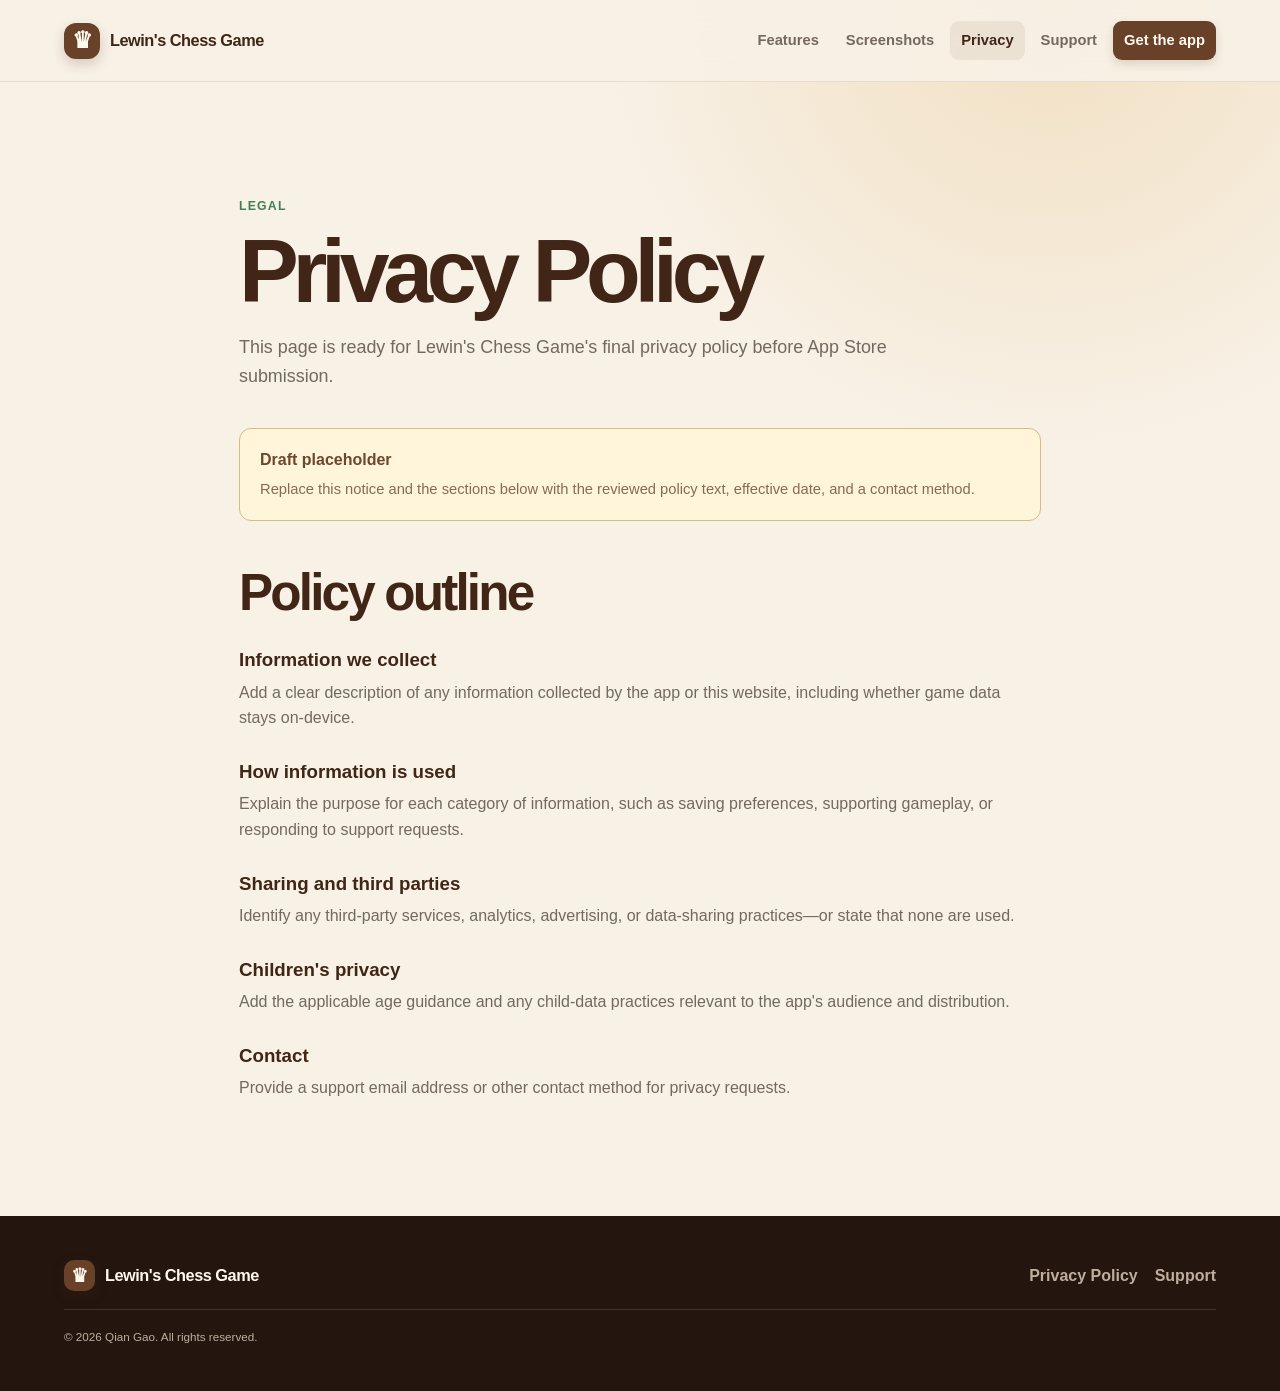
==== privacy.html @ d878111b "Commit message: Add initial project files including favicon, CSS, and HTML pages for index, privacy," ====
<!doctype html>
<html lang="en">
  <head>
    <meta charset="utf-8">
    <meta name="viewport" content="width=device-width, initial-scale=1">
    <meta name="theme-color" content="#f8f1e6">
    <meta name="description" content="Privacy Policy for Lewin's Chess Game.">
    <title>Privacy Policy — Lewin's Chess Game</title>
    <link rel="icon" href="assets/favicon.svg" type="image/svg+xml">
    <link rel="stylesheet" href="css/style.css">
  </head>
  <body>
    <header class="site-header">
      <a class="brand" href="index.html" aria-label="Lewin's Chess Game home"><span class="brand-mark" aria-hidden="true">♛</span><span>Lewin's Chess Game</span></a>
      <nav class="site-nav" aria-label="Main navigation">
        <a href="index.html#features">Features</a>
        <a href="index.html#screenshots">Screenshots</a>
        <a aria-current="page" href="privacy.html">Privacy</a>
        <a href="support.html">Support</a>
        <a class="primary-nav-link" href="index.html#download">Get the app</a>
      </nav>
    </header>
    <main class="content-page">
      <p class="eyebrow">Legal</p>
      <h1>Privacy Policy</h1>
      <p class="page-intro">This page is ready for Lewin's Chess Game's final privacy policy before App Store submission.</p>
      <aside class="notice"><strong>Draft placeholder</strong><span>Replace this notice and the sections below with the reviewed policy text, effective date, and a contact method.</span></aside>
      <section class="policy" aria-labelledby="policy-outline"><h2 id="policy-outline">Policy outline</h2>
        <h3>Information we collect</h3><p>Add a clear description of any information collected by the app or this website, including whether game data stays on-device.</p>
        <h3>How information is used</h3><p>Explain the purpose for each category of information, such as saving preferences, supporting gameplay, or responding to support requests.</p>
        <h3>Sharing and third parties</h3><p>Identify any third-party services, analytics, advertising, or data-sharing practices—or state that none are used.</p>
        <h3>Children's privacy</h3><p>Add the applicable age guidance and any child-data practices relevant to the app's audience and distribution.</p>
        <h3>Contact</h3><p>Provide a support email address or other contact method for privacy requests.</p>
      </section>
    </main>
    <footer class="site-footer compact"><a class="brand footer-brand" href="index.html"><span class="brand-mark" aria-hidden="true">♛</span><span>Lewin's Chess Game</span></a><div><a href="privacy.html">Privacy Policy</a><a href="support.html">Support</a></div><small>© <span id="year">2026</span> Qian Gao. All rights reserved.</small></footer>
    <script>document.getElementById('year').textContent = new Date().getFullYear();</script>
  </body>
</html>
---- css/style.css ----
:root {
  --header-height: 82px;
  --ink: #35271f;
  --muted: #746860;
  --line: #e3d5c0;
  --paper: #f8f1e6;
  --paper-deep: #f1e3cf;
  --white: #fffaf2;
  --brown: #694128;
  --brown-deep: #412517;
  --tan: #e4bd7c;
  --green: #3e8157;
  --blue: #578fc3;
  --shadow: 0 24px 60px rgba(85, 49, 25, .14);
}

* { box-sizing: border-box; }
html { scroll-behavior: smooth; overflow-x: hidden; }
body {
  margin: 0;
  padding-top: var(--header-height);
  color: var(--ink);
  background: radial-gradient(circle at 82% 0%, rgba(228, 189, 124, .34), transparent 26%), var(--paper);
  font-family: -apple-system, BlinkMacSystemFont, "Segoe UI", Inter, Roboto, Helvetica, Arial, sans-serif;
  line-height: 1.6;
  overflow-x: hidden;
}
img { display: block; max-width: 100%; }
a { color: inherit; }

.site-header {
  position: fixed; inset: 0 0 auto; z-index: 10;
  display: flex; align-items: center; justify-content: space-between; gap: 16px;
  min-height: var(--header-height); padding: 14px clamp(18px, 5vw, 72px);
  background: rgba(248, 241, 230, .9); border-bottom: 1px solid rgba(105, 65, 40, .12);
  backdrop-filter: blur(18px);
}
.brand { display: inline-flex; align-items: center; gap: 10px; color: var(--brown-deep); font-size: 1.02rem; font-weight: 850; letter-spacing: -.03em; text-decoration: none; white-space: nowrap; }
.brand-mark { display: grid; width: 36px; height: 36px; place-items: center; color: #fff8ed; background: var(--brown); border-radius: 12px; font-family: Georgia, serif; font-size: 1.46rem; line-height: 1; box-shadow: 0 5px 13px rgba(73, 41, 23, .2); }
.site-nav { display: flex; align-items: center; gap: 5px; margin-left: auto; }
.site-nav a { padding: 8px 11px; border-radius: 9px; color: var(--muted); font-size: .92rem; font-weight: 720; text-decoration: none; white-space: nowrap; }
.site-nav a:hover, .site-nav a[aria-current="page"] { color: var(--brown-deep); background: rgba(105, 65, 40, .08); }
.site-nav .primary-nav-link { color: #fffaf2; background: var(--brown); box-shadow: 0 4px 10px rgba(73, 41, 23, .15); }
.site-nav .primary-nav-link:hover { color: white; background: var(--brown-deep); }

.hero { display: grid; grid-template-columns: minmax(0, .91fr) minmax(340px, 1.09fr); align-items: center; gap: clamp(32px, 6vw, 88px); min-height: calc(100vh - var(--header-height)); padding: clamp(50px, 8vw, 104px) clamp(20px, 5vw, 72px) clamp(56px, 7vw, 92px); }
.hero-copy { max-width: 645px; }
.eyebrow { margin: 0 0 12px; color: var(--green); font-size: .77rem; font-weight: 850; letter-spacing: .095em; text-transform: uppercase; }
h1, h2, h3, p { overflow-wrap: anywhere; }
h1, h2, h3, .game-heading strong, .app-store-badge strong { font-family: ui-rounded, "Arial Rounded MT Bold", "Trebuchet MS", sans-serif; }
h1 { max-width: 740px; margin: 0; color: var(--brown-deep); font-size: clamp(3.15rem, 7.15vw, 6.8rem); line-height: .94; letter-spacing: -.07em; }
h2 { margin: 0; color: var(--brown-deep); font-size: clamp(2rem, 4vw, 3.55rem); line-height: 1.03; letter-spacing: -.055em; }
h3 { margin: 0 0 8px; color: var(--brown-deep); font-size: 1.17rem; line-height: 1.2; }
.lead { max-width: 605px; margin: 24px 0 0; color: var(--muted); font-size: clamp(1.05rem, 1.7vw, 1.28rem); }
.actions { display: flex; flex-wrap: wrap; gap: 12px; align-items: center; margin-top: 32px; }
.app-store-badge { display: inline-flex; align-items: center; gap: 8px; min-height: 48px; padding: 6px 16px 7px 13px; color: #fff; background: #1d1b1a; border-radius: 9px; box-shadow: 0 7px 15px rgba(45, 30, 22, .15); text-decoration: none; }
.app-store-badge:hover { transform: translateY(-1px); }
.app-store-badge .apple { position: relative; display: block; width: 21px; height: 25px; color: transparent; background: white; border-radius: 46% 46% 52% 52%; transform: rotate(-13deg) scale(.72); }
.app-store-badge .apple::before { content: ""; position: absolute; width: 11px; height: 7px; top: -6px; right: -3px; background: white; border-radius: 10px 1px 10px 1px; transform: rotate(35deg); }
.app-store-badge small, .app-store-badge strong { display: block; line-height: 1.1; }
.app-store-badge small { font-size: .57rem; letter-spacing: .02em; }
.app-store-badge strong { font-size: 1.22rem; font-weight: 650; letter-spacing: -.04em; }
.button { display: inline-flex; align-items: center; justify-content: center; gap: 9px; min-height: 48px; padding: 11px 18px; border: 1px solid var(--line); border-radius: 9px; color: var(--brown-deep); background: rgba(255, 250, 242, .7); font-weight: 800; text-decoration: none; }
.button:hover { background: var(--white); border-color: #cdb797; }
.app-store-note { margin: 12px 0 0; color: #9d8f83; font-size: .8rem; }

.hero-media { min-width: 0; }
.app-preview { width: min(100%, 550px); margin: 0 auto; padding: 17px 18px 19px; border: 1px solid #e0cfb6; border-radius: 32px; background: #fff9ef; box-shadow: var(--shadow); transform: rotate(1.5deg); }
.phone-top { display: flex; justify-content: space-between; padding: 0 6px 10px; color: var(--brown-deep); font-size: .7rem; font-weight: 800; }
.game-heading { display: grid; grid-template-columns: 35px 1fr 30px; gap: 8px; align-items: center; margin: 0 0 11px; }
.mini-crown, .settings { display: grid; width: 32px; height: 32px; place-items: center; color: #fffaf2; background: var(--brown); border-radius: 50%; font-family: Georgia, serif; font-size: 1.05rem; box-shadow: 0 3px 8px rgba(82, 49, 25, .22); }
.settings { font-family: inherit; font-size: 1.05rem; }
.game-heading b { display: block; color: var(--brown); font-size: .48rem; letter-spacing: .06em; }
.game-heading strong { display: block; color: var(--brown-deep); font-size: .84rem; line-height: 1.1; letter-spacing: -.04em; }
.chessboard { display: grid; grid-template-columns: repeat(8, 1fr); overflow: hidden; border: 5px solid #dec9a9; border-radius: 17px; aspect-ratio: 1; box-shadow: 0 10px 25px rgba(83, 48, 26, .1); }
.chessboard span { display: grid; min-width: 0; aspect-ratio: 1; place-items: center; color: #321d12; background: #f6dda9; font-family: Georgia, serif; font-size: clamp(1.05rem, 4vw, 2.25rem); line-height: 1; text-shadow: 0 1px 0 rgba(255, 255, 255, .35); }
.chessboard span:nth-child(16n + 2), .chessboard span:nth-child(16n + 4), .chessboard span:nth-child(16n + 6), .chessboard span:nth-child(16n + 8), .chessboard span:nth-child(16n + 9), .chessboard span:nth-child(16n + 11), .chessboard span:nth-child(16n + 13), .chessboard span:nth-child(16n + 15) { background: #75442a; color: #fff1d2; }
.game-message { display: flex; gap: 8px; align-items: center; width: max-content; max-width: 80%; margin: 12px 0; padding: 7px 10px; color: #524035; background: #f3e6d8; border-radius: 11px; font-size: .67rem; font-weight: 750; }
.message-icon { display: grid; width: 26px; height: 26px; place-items: center; color: #fff; background: #5aa1d1; border-radius: 7px; font-family: Georgia, serif; font-size: 1rem; }
.game-buttons { display: grid; grid-template-columns: .9fr 1fr 1.15fr; gap: 7px; }
.game-buttons span { padding: 7px 4px; color: #fff; border-bottom: 3px solid #2f603f; border-radius: 9px; background: var(--green); text-align: center; font-size: .59rem; font-weight: 800; }
.game-buttons span:first-child { opacity: .65; border-bottom-color: #a66a47; background: #c79071; }.game-buttons span:last-child { border-bottom-color: #4c2d1d; background: var(--brown); }
.game-details { display: grid; grid-template-columns: 1fr 1fr; gap: 6px; margin-top: 12px; padding: 8px; border: 1px solid #e1d2be; border-radius: 12px; color: var(--brown-deep); font-size: .59rem; }
.game-details b { grid-column: 1 / -1; }.game-details span { padding: 6px; background: #f6ecdf; border-radius: 7px; }.game-details strong { display: block; color: var(--green); font-size: .9rem; }.placeholder-label { margin: 13px 0 0; color: #9b8878; text-align: center; font-size: .72rem; font-weight: 800; text-transform: uppercase; letter-spacing: .08em; }

.section { padding: clamp(70px, 9vw, 120px) clamp(20px, 5vw, 72px); }
.features-section { background: rgba(244, 229, 206, .55); border-block: 1px solid rgba(105, 65, 40, .09); }
.section-heading { max-width: 730px; margin-bottom: 30px; }.section-heading > p:last-child, .showcase-copy > p:last-child { margin: 14px 0 0; color: var(--muted); font-size: 1.06rem; }
.feature-grid { display: grid; grid-template-columns: repeat(3, minmax(0, 1fr)); gap: 16px; }
.feature { min-height: 218px; padding: 25px; background: rgba(255, 250, 242, .8); border: 1px solid var(--line); border-radius: 15px; box-shadow: 0 13px 34px rgba(105, 65, 40, .05); }.feature:hover { transform: translateY(-3px); box-shadow: 0 16px 42px rgba(105, 65, 40, .11); }.feature-icon { display: grid; width: 43px; height: 43px; place-items: center; margin-bottom: 20px; color: #fffaf2; background: var(--brown); border-radius: 13px; font-family: Georgia, serif; font-size: 1.42rem; }.feature:nth-child(2) .feature-icon { background: var(--green); font-family: inherit; }.feature:nth-child(3) .feature-icon { background: var(--blue); font-family: inherit; }.feature p { margin: 0; color: var(--muted); }
.play-section { background: var(--brown-deep); }.play-card { display: grid; grid-template-columns: 1.1fr .9fr; gap: clamp(30px, 7vw, 90px); align-items: center; max-width: 1180px; margin: 0 auto; }.play-card h2 { color: #fff9ef; }.play-card .eyebrow { color: #e8c780; }.play-card p:not(.eyebrow) { max-width: 600px; margin: 20px 0 0; color: #d6c4b4; font-size: 1.05rem; }.status-card { display: grid; grid-template-columns: 1fr 1fr; gap: 9px; padding: 11px; border: 1px solid rgba(255,255,255,.15); border-radius: 17px; background: rgba(255,255,255,.08); }.status-card > div { padding: 14px; border-radius: 11px; background: #fff9ef; }.status-card .recent-move { grid-column: 1 / -1; background: #eac989; }.status-card span { display: block; color: #7e6658; font-size: .64rem; font-weight: 850; letter-spacing: .08em; }.status-card strong { display: block; margin-top: 3px; color: var(--brown-deep); font-family: ui-rounded, "Arial Rounded MT Bold", sans-serif; font-size: 1.25rem; letter-spacing: -.05em; }.status-card i { color: #b08749; font-style: normal; }
.app-showcase { overflow: hidden; }.showcase-copy { max-width: 780px; margin-bottom: 30px; }.screenshots { display: flex; gap: clamp(14px, 2vw, 22px); overflow-x: auto; padding: 8px 0 24px; scroll-snap-type: x mandatory; scrollbar-color: var(--brown) #eee0cb; }.screenshot-placeholder { display: flex; flex: 0 0 clamp(220px, 23vw, 295px); aspect-ratio: 9 / 19; flex-direction: column; justify-content: flex-end; padding: 23px; color: #fff9ef; border: 1px dashed #ba9e7a; border-radius: 26px; background: linear-gradient(160deg, #865a3d, #3f281d); box-shadow: 0 15px 35px rgba(85,49,25,.12); scroll-snap-align: start; }.screenshot-placeholder.alternate { color: #284538; background: linear-gradient(160deg, #f0e7c6, #9fc29b); }.screenshot-placeholder span { margin-bottom: auto; color: rgba(255,255,255,.65); font-size: .75rem; font-weight: 850; }.screenshot-placeholder.alternate span { color: rgba(40,69,56,.6); }.screenshot-placeholder strong { font-family: ui-rounded, "Arial Rounded MT Bold", sans-serif; font-size: 1.1rem; line-height: 1.1; }.screenshot-placeholder small { margin-top: 5px; opacity: .76; font-size: .7rem; }

.site-footer { display: grid; grid-template-columns: 1fr auto; gap: 18px 32px; align-items: center; padding: 44px clamp(20px, 5vw, 72px); color: #bfae9e; background: #24160f; }.site-footer .brand { color: #fff9ef; }.footer-brand .brand-mark { width: 31px; height: 31px; border-radius: 10px; font-size: 1.2rem; }.site-footer p { margin: 0; font-size: .9rem; }.site-footer > div { display: flex; gap: 17px; }.site-footer a { text-decoration: none; font-weight: 750; }.site-footer > div a:hover { color: #fff9ef; }.site-footer small { grid-column: 1 / -1; padding-top: 18px; border-top: 1px solid rgba(255,255,255,.12); font-size: .73rem; }.site-footer.compact { margin-top: auto; }

.content-page { width: min(930px, 100%); min-height: calc(100vh - var(--header-height)); margin: 0 auto; padding: clamp(62px, 9vw, 118px) clamp(20px, 5vw, 72px); }.content-page h1 { font-size: clamp(3rem, 7vw, 5.8rem); }.page-intro { max-width: 670px; margin: 20px 0 0; color: var(--muted); font-size: 1.12rem; }.notice { display: grid; gap: 5px; margin: 38px 0; padding: 18px 20px; color: #6d472d; border: 1px solid #d9bb7d; border-radius: 12px; background: #fff5db; }.notice span { color: #856b57; font-size: .92rem; }.policy { padding-top: 8px; }.policy h2 { margin-bottom: 30px; }.policy h3 { margin-top: 30px; }.policy p { margin: 7px 0 0; color: var(--muted); }.support-page { display: flex; flex-direction: column; justify-content: center; }

@media (max-width: 760px) { :root { --header-height: 70px; } .site-header { padding-inline: 16px; }.brand { font-size: .9rem; }.brand-mark { width: 30px; height: 30px; border-radius: 10px; font-size: 1.2rem; }.site-nav { gap: 1px; }.site-nav a { padding: 7px 7px; font-size: .76rem; }.site-nav a:not(.primary-nav-link):not([aria-current="page"]) { display: none; }.hero { grid-template-columns: 1fr; padding-top: 46px; }.hero-copy { text-align: center; }.actions { justify-content: center; }.app-store-note { text-align: center; }.hero-media { max-width: 500px; margin: 0 auto; }.app-preview { transform: none; }.feature-grid, .play-card { grid-template-columns: 1fr; }.feature { min-height: 0; }.section { padding-block: 70px; }.site-footer { grid-template-columns: 1fr; }.site-footer > div { grid-row: 2; }.site-footer small { grid-column: auto; }.content-page { min-height: calc(100vh - var(--header-height)); } }
@media (max-width: 390px) { .site-nav .primary-nav-link { display: none; }.site-nav a[aria-current="page"] { display: inline; }.game-heading strong { font-size: .73rem; }.game-buttons span { font-size: .52rem; }.app-preview { padding-inline: 12px; }.chessboard { border-width: 4px; } }
@media (prefers-reduced-motion: reduce) { html { scroll-behavior: auto; }.feature, .app-store-badge { transition: none; }.feature:hover, .app-store-badge:hover { transform: none; } }
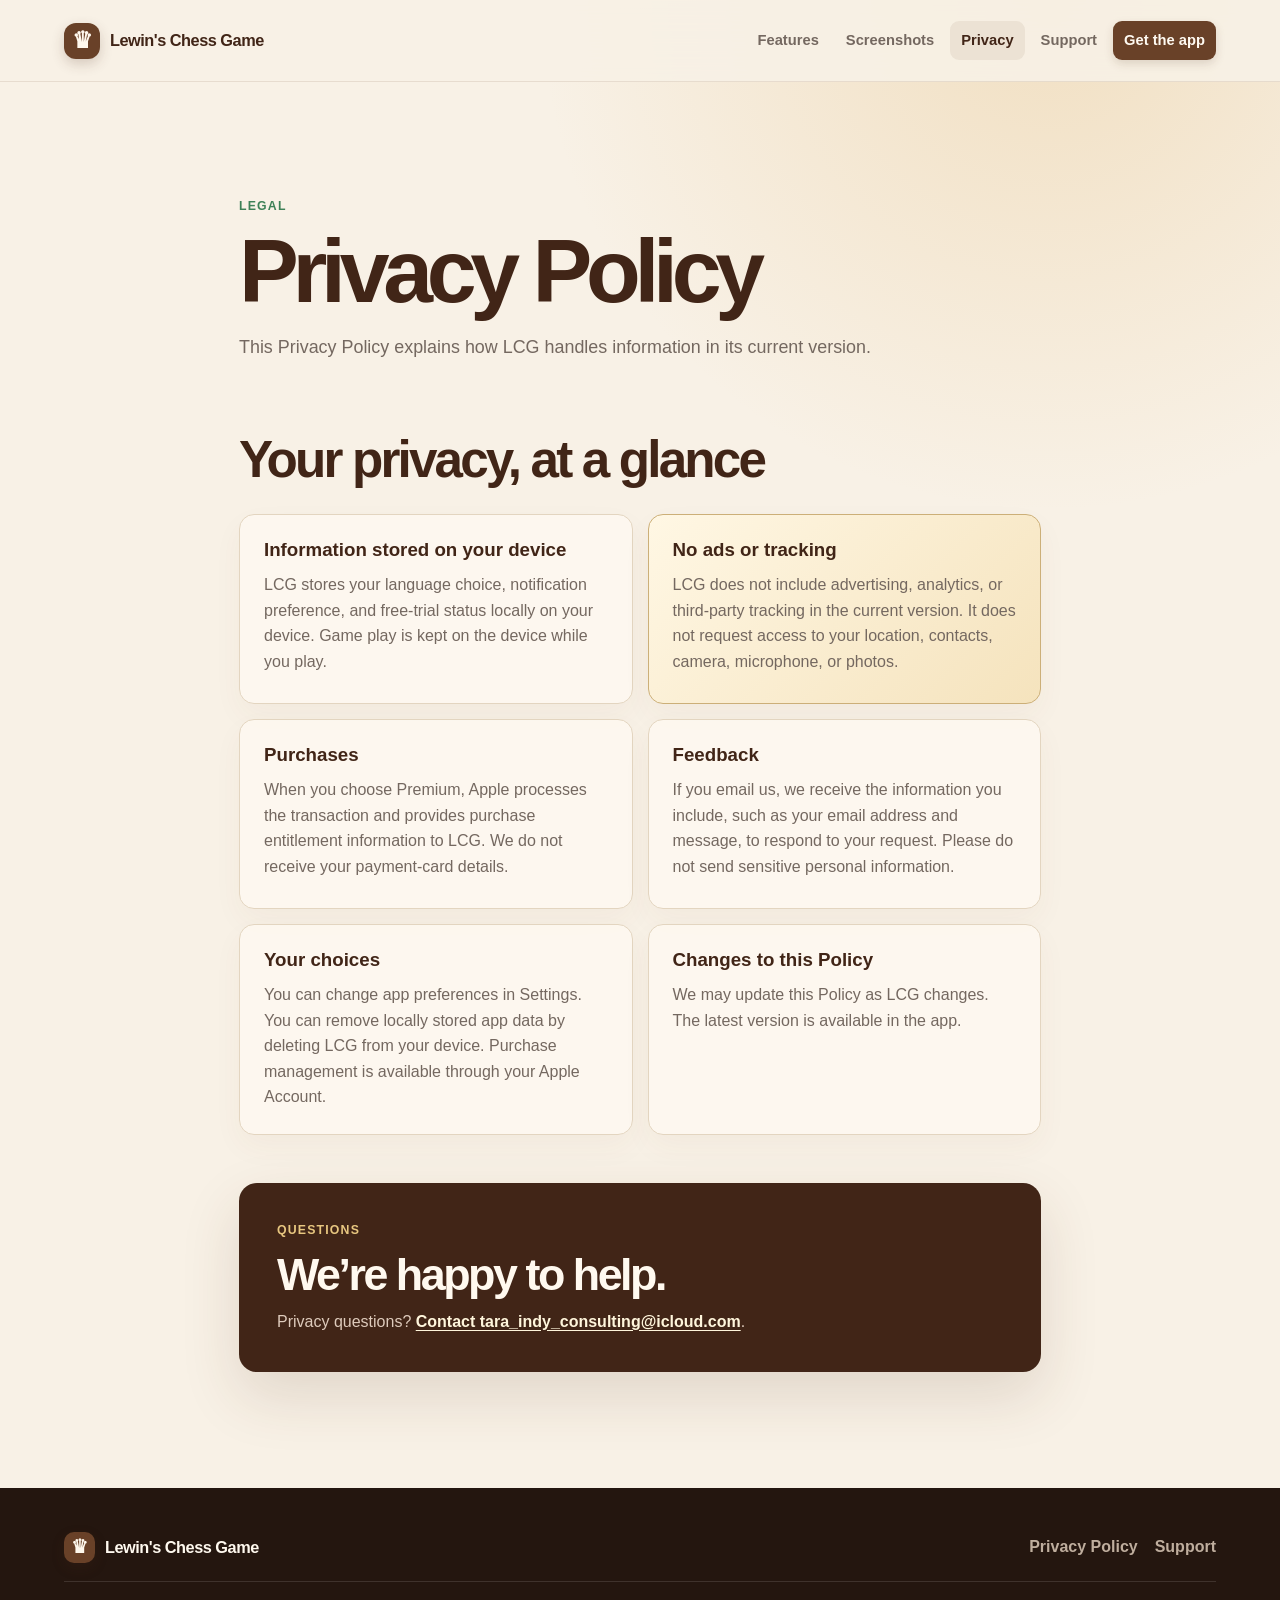
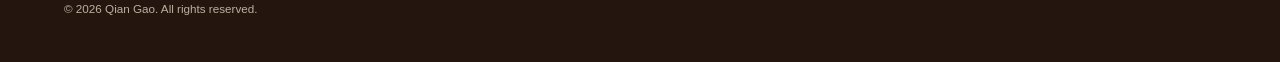
==== commit 6c722e2a: "Update support page and privacy policy content" ====
--- a/privacy.html
+++ b/privacy.html
@@ -4,10 +4,10 @@
     <meta charset="utf-8">
     <meta name="viewport" content="width=device-width, initial-scale=1">
     <meta name="theme-color" content="#f8f1e6">
-    <meta name="description" content="Privacy Policy for Lewin's Chess Game.">
+    <meta name="description" content="Privacy Policy for Lewin's Chess Game (LCG).">
     <title>Privacy Policy — Lewin's Chess Game</title>
     <link rel="icon" href="assets/favicon.svg" type="image/svg+xml">
-    <link rel="stylesheet" href="css/style.css">
+    <link rel="stylesheet" href="css/style.css?v=20261024-3">
   </head>
   <body>
     <header class="site-header">
@@ -23,15 +23,41 @@
     <main class="content-page">
       <p class="eyebrow">Legal</p>
       <h1>Privacy Policy</h1>
-      <p class="page-intro">This page is ready for Lewin's Chess Game's final privacy policy before App Store submission.</p>
-      <aside class="notice"><strong>Draft placeholder</strong><span>Replace this notice and the sections below with the reviewed policy text, effective date, and a contact method.</span></aside>
-      <section class="policy" aria-labelledby="policy-outline"><h2 id="policy-outline">Policy outline</h2>
-        <h3>Information we collect</h3><p>Add a clear description of any information collected by the app or this website, including whether game data stays on-device.</p>
-        <h3>How information is used</h3><p>Explain the purpose for each category of information, such as saving preferences, supporting gameplay, or responding to support requests.</p>
-        <h3>Sharing and third parties</h3><p>Identify any third-party services, analytics, advertising, or data-sharing practices—or state that none are used.</p>
-        <h3>Children's privacy</h3><p>Add the applicable age guidance and any child-data practices relevant to the app's audience and distribution.</p>
-        <h3>Contact</h3><p>Provide a support email address or other contact method for privacy requests.</p>
+      <p class="page-intro">This Privacy Policy explains how LCG handles information in its current version.</p>
+      <section class="policy" aria-labelledby="policy-details">
+        <h2 id="policy-details">Your privacy, at a glance</h2>
+        <div class="policy-grid">
+          <article class="policy-card">
+            <h3>Information stored on your device</h3>
+            <p>LCG stores your language choice, notification preference, and free-trial status locally on your device. Game play is kept on the device while you play.</p>
+          </article>
+          <article class="policy-card policy-card-accent">
+            <h3>No ads or tracking</h3>
+            <p>LCG does not include advertising, analytics, or third-party tracking in the current version. It does not request access to your location, contacts, camera, microphone, or photos.</p>
+          </article>
+          <article class="policy-card">
+            <h3>Purchases</h3>
+            <p>When you choose Premium, Apple processes the transaction and provides purchase entitlement information to LCG. We do not receive your payment-card details.</p>
+          </article>
+          <article class="policy-card">
+            <h3>Feedback</h3>
+            <p>If you email us, we receive the information you include, such as your email address and message, to respond to your request. Please do not send sensitive personal information.</p>
+          </article>
+          <article class="policy-card">
+            <h3>Your choices</h3>
+            <p>You can change app preferences in Settings. You can remove locally stored app data by deleting LCG from your device. Purchase management is available through your Apple Account.</p>
+          </article>
+          <article class="policy-card">
+            <h3>Changes to this Policy</h3>
+            <p>We may update this Policy as LCG changes. The latest version is available in the app.</p>
+          </article>
+        </div>
       </section>
+      <aside class="privacy-contact" aria-labelledby="privacy-contact-title">
+        <p class="eyebrow">Questions</p>
+        <h2 id="privacy-contact-title">We’re happy to help.</h2>
+        <p>Privacy questions? <a href="mailto:tara_indy_consulting@icloud.com">Contact tara_indy_consulting@icloud.com</a>.</p>
+      </aside>
     </main>
     <footer class="site-footer compact"><a class="brand footer-brand" href="index.html"><span class="brand-mark" aria-hidden="true">♛</span><span>Lewin's Chess Game</span></a><div><a href="privacy.html">Privacy Policy</a><a href="support.html">Support</a></div><small>© <span id="year">2026</span> Qian Gao. All rights reserved.</small></footer>
     <script>document.getElementById('year').textContent = new Date().getFullYear();</script>
--- a/css/style.css
+++ b/css/style.css
@@ -25,7 +25,7 @@
   line-height: 1.6;
   overflow-x: hidden;
 }
-img { display: block; max-width: 100%; }
+img { display: block; max-width: 100%; height: auto; }
 a { color: inherit; }
 
 .site-header {
@@ -65,23 +65,9 @@
 .app-store-note { margin: 12px 0 0; color: #9d8f83; font-size: .8rem; }
 
 .hero-media { min-width: 0; }
-.app-preview { width: min(100%, 550px); margin: 0 auto; padding: 17px 18px 19px; border: 1px solid #e0cfb6; border-radius: 32px; background: #fff9ef; box-shadow: var(--shadow); transform: rotate(1.5deg); }
-.phone-top { display: flex; justify-content: space-between; padding: 0 6px 10px; color: var(--brown-deep); font-size: .7rem; font-weight: 800; }
-.game-heading { display: grid; grid-template-columns: 35px 1fr 30px; gap: 8px; align-items: center; margin: 0 0 11px; }
-.mini-crown, .settings { display: grid; width: 32px; height: 32px; place-items: center; color: #fffaf2; background: var(--brown); border-radius: 50%; font-family: Georgia, serif; font-size: 1.05rem; box-shadow: 0 3px 8px rgba(82, 49, 25, .22); }
-.settings { font-family: inherit; font-size: 1.05rem; }
-.game-heading b { display: block; color: var(--brown); font-size: .48rem; letter-spacing: .06em; }
-.game-heading strong { display: block; color: var(--brown-deep); font-size: .84rem; line-height: 1.1; letter-spacing: -.04em; }
-.chessboard { display: grid; grid-template-columns: repeat(8, 1fr); overflow: hidden; border: 5px solid #dec9a9; border-radius: 17px; aspect-ratio: 1; box-shadow: 0 10px 25px rgba(83, 48, 26, .1); }
-.chessboard span { display: grid; min-width: 0; aspect-ratio: 1; place-items: center; color: #321d12; background: #f6dda9; font-family: Georgia, serif; font-size: clamp(1.05rem, 4vw, 2.25rem); line-height: 1; text-shadow: 0 1px 0 rgba(255, 255, 255, .35); }
-.chessboard span:nth-child(16n + 2), .chessboard span:nth-child(16n + 4), .chessboard span:nth-child(16n + 6), .chessboard span:nth-child(16n + 8), .chessboard span:nth-child(16n + 9), .chessboard span:nth-child(16n + 11), .chessboard span:nth-child(16n + 13), .chessboard span:nth-child(16n + 15) { background: #75442a; color: #fff1d2; }
-.game-message { display: flex; gap: 8px; align-items: center; width: max-content; max-width: 80%; margin: 12px 0; padding: 7px 10px; color: #524035; background: #f3e6d8; border-radius: 11px; font-size: .67rem; font-weight: 750; }
-.message-icon { display: grid; width: 26px; height: 26px; place-items: center; color: #fff; background: #5aa1d1; border-radius: 7px; font-family: Georgia, serif; font-size: 1rem; }
-.game-buttons { display: grid; grid-template-columns: .9fr 1fr 1.15fr; gap: 7px; }
-.game-buttons span { padding: 7px 4px; color: #fff; border-bottom: 3px solid #2f603f; border-radius: 9px; background: var(--green); text-align: center; font-size: .59rem; font-weight: 800; }
-.game-buttons span:first-child { opacity: .65; border-bottom-color: #a66a47; background: #c79071; }.game-buttons span:last-child { border-bottom-color: #4c2d1d; background: var(--brown); }
-.game-details { display: grid; grid-template-columns: 1fr 1fr; gap: 6px; margin-top: 12px; padding: 8px; border: 1px solid #e1d2be; border-radius: 12px; color: var(--brown-deep); font-size: .59rem; }
-.game-details b { grid-column: 1 / -1; }.game-details span { padding: 6px; background: #f6ecdf; border-radius: 7px; }.game-details strong { display: block; color: var(--green); font-size: .9rem; }.placeholder-label { margin: 13px 0 0; color: #9b8878; text-align: center; font-size: .72rem; font-weight: 800; text-transform: uppercase; letter-spacing: .08em; }
+.hero-screenshot { width: min(100%, 500px); margin: 0 auto; transform: rotate(1.5deg); }
+.hero-screenshot img { width: 100%; height: auto; aspect-ratio: 3 / 4; object-fit: contain; border: 1px solid #e0cfb6; border-radius: 28px; box-shadow: var(--shadow); }
+.hero-screenshot figcaption { margin-top: 13px; color: #9b8878; font-size: .72rem; font-weight: 800; letter-spacing: .08em; text-align: center; text-transform: uppercase; }
 
 .section { padding: clamp(70px, 9vw, 120px) clamp(20px, 5vw, 72px); }
 .features-section { background: rgba(244, 229, 206, .55); border-block: 1px solid rgba(105, 65, 40, .09); }
@@ -89,12 +75,12 @@
 .feature-grid { display: grid; grid-template-columns: repeat(3, minmax(0, 1fr)); gap: 16px; }
 .feature { min-height: 218px; padding: 25px; background: rgba(255, 250, 242, .8); border: 1px solid var(--line); border-radius: 15px; box-shadow: 0 13px 34px rgba(105, 65, 40, .05); }.feature:hover { transform: translateY(-3px); box-shadow: 0 16px 42px rgba(105, 65, 40, .11); }.feature-icon { display: grid; width: 43px; height: 43px; place-items: center; margin-bottom: 20px; color: #fffaf2; background: var(--brown); border-radius: 13px; font-family: Georgia, serif; font-size: 1.42rem; }.feature:nth-child(2) .feature-icon { background: var(--green); font-family: inherit; }.feature:nth-child(3) .feature-icon { background: var(--blue); font-family: inherit; }.feature p { margin: 0; color: var(--muted); }
 .play-section { background: var(--brown-deep); }.play-card { display: grid; grid-template-columns: 1.1fr .9fr; gap: clamp(30px, 7vw, 90px); align-items: center; max-width: 1180px; margin: 0 auto; }.play-card h2 { color: #fff9ef; }.play-card .eyebrow { color: #e8c780; }.play-card p:not(.eyebrow) { max-width: 600px; margin: 20px 0 0; color: #d6c4b4; font-size: 1.05rem; }.status-card { display: grid; grid-template-columns: 1fr 1fr; gap: 9px; padding: 11px; border: 1px solid rgba(255,255,255,.15); border-radius: 17px; background: rgba(255,255,255,.08); }.status-card > div { padding: 14px; border-radius: 11px; background: #fff9ef; }.status-card .recent-move { grid-column: 1 / -1; background: #eac989; }.status-card span { display: block; color: #7e6658; font-size: .64rem; font-weight: 850; letter-spacing: .08em; }.status-card strong { display: block; margin-top: 3px; color: var(--brown-deep); font-family: ui-rounded, "Arial Rounded MT Bold", sans-serif; font-size: 1.25rem; letter-spacing: -.05em; }.status-card i { color: #b08749; font-style: normal; }
-.app-showcase { overflow: hidden; }.showcase-copy { max-width: 780px; margin-bottom: 30px; }.screenshots { display: flex; gap: clamp(14px, 2vw, 22px); overflow-x: auto; padding: 8px 0 24px; scroll-snap-type: x mandatory; scrollbar-color: var(--brown) #eee0cb; }.screenshot-placeholder { display: flex; flex: 0 0 clamp(220px, 23vw, 295px); aspect-ratio: 9 / 19; flex-direction: column; justify-content: flex-end; padding: 23px; color: #fff9ef; border: 1px dashed #ba9e7a; border-radius: 26px; background: linear-gradient(160deg, #865a3d, #3f281d); box-shadow: 0 15px 35px rgba(85,49,25,.12); scroll-snap-align: start; }.screenshot-placeholder.alternate { color: #284538; background: linear-gradient(160deg, #f0e7c6, #9fc29b); }.screenshot-placeholder span { margin-bottom: auto; color: rgba(255,255,255,.65); font-size: .75rem; font-weight: 850; }.screenshot-placeholder.alternate span { color: rgba(40,69,56,.6); }.screenshot-placeholder strong { font-family: ui-rounded, "Arial Rounded MT Bold", sans-serif; font-size: 1.1rem; line-height: 1.1; }.screenshot-placeholder small { margin-top: 5px; opacity: .76; font-size: .7rem; }
+.app-showcase { overflow: hidden; }.showcase-copy { max-width: 780px; margin-bottom: 30px; }.screenshots { display: flex; gap: clamp(14px, 2vw, 22px); overflow-x: auto; padding: 8px 0 24px; scroll-snap-type: x mandatory; scrollbar-color: var(--brown) #eee0cb; }.screenshot-card { flex: 0 0 clamp(280px, 31vw, 420px); margin: 0; scroll-snap-align: start; }.screenshot-card img { width: 100%; height: auto; aspect-ratio: 3 / 4; object-fit: contain; border: 1px solid #e0cfb6; border-radius: 26px; box-shadow: 0 15px 35px rgba(85,49,25,.12); }.screenshot-card figcaption { margin-top: 10px; color: var(--brown-deep); font-family: ui-rounded, "Arial Rounded MT Bold", sans-serif; font-size: .92rem; line-height: 1.2; text-align: center; }
 
 .site-footer { display: grid; grid-template-columns: 1fr auto; gap: 18px 32px; align-items: center; padding: 44px clamp(20px, 5vw, 72px); color: #bfae9e; background: #24160f; }.site-footer .brand { color: #fff9ef; }.footer-brand .brand-mark { width: 31px; height: 31px; border-radius: 10px; font-size: 1.2rem; }.site-footer p { margin: 0; font-size: .9rem; }.site-footer > div { display: flex; gap: 17px; }.site-footer a { text-decoration: none; font-weight: 750; }.site-footer > div a:hover { color: #fff9ef; }.site-footer small { grid-column: 1 / -1; padding-top: 18px; border-top: 1px solid rgba(255,255,255,.12); font-size: .73rem; }.site-footer.compact { margin-top: auto; }
 
-.content-page { width: min(930px, 100%); min-height: calc(100vh - var(--header-height)); margin: 0 auto; padding: clamp(62px, 9vw, 118px) clamp(20px, 5vw, 72px); }.content-page h1 { font-size: clamp(3rem, 7vw, 5.8rem); }.page-intro { max-width: 670px; margin: 20px 0 0; color: var(--muted); font-size: 1.12rem; }.notice { display: grid; gap: 5px; margin: 38px 0; padding: 18px 20px; color: #6d472d; border: 1px solid #d9bb7d; border-radius: 12px; background: #fff5db; }.notice span { color: #856b57; font-size: .92rem; }.policy { padding-top: 8px; }.policy h2 { margin-bottom: 30px; }.policy h3 { margin-top: 30px; }.policy p { margin: 7px 0 0; color: var(--muted); }.support-page { display: flex; flex-direction: column; justify-content: center; }
+.content-page { width: min(930px, 100%); min-height: calc(100vh - var(--header-height)); margin: 0 auto; padding: clamp(62px, 9vw, 118px) clamp(20px, 5vw, 72px); }.content-page h1 { font-size: clamp(3rem, 7vw, 5.8rem); }.page-intro { max-width: 670px; margin: 20px 0 0; color: var(--muted); font-size: 1.12rem; }.notice { display: grid; gap: 5px; margin: 38px 0; padding: 18px 20px; color: #6d472d; border: 1px solid #d9bb7d; border-radius: 12px; background: #fff5db; }.notice span { color: #856b57; font-size: .92rem; }.policy { margin-top: clamp(46px, 7vw, 72px); }.policy h2 { margin-bottom: 28px; }.policy-grid { display: grid; grid-template-columns: repeat(2, minmax(0, 1fr)); gap: 15px; }.policy-card { min-height: 190px; padding: 24px; border: 1px solid var(--line); border-radius: 15px; background: rgba(255, 250, 242, .76); box-shadow: 0 12px 30px rgba(105, 65, 40, .045); }.policy-card h3 { margin: 0; }.policy-card p { margin: 10px 0 0; color: var(--muted); }.policy-card-accent { border-color: #ccaf78; background: linear-gradient(135deg, #fff7e4, #f5e3bd); }.privacy-contact { margin-top: 48px; padding: clamp(26px, 4vw, 38px); color: #f4e6d7; border-radius: 18px; background: var(--brown-deep); box-shadow: var(--shadow); }.privacy-contact .eyebrow { margin-bottom: 10px; color: #e8c780; }.privacy-contact h2 { color: #fff9ef; font-size: clamp(1.8rem, 4vw, 2.8rem); }.privacy-contact p:last-child { max-width: 620px; margin: 12px 0 0; color: #decbbc; }.privacy-contact a { color: #fff6dc; font-weight: 800; text-underline-offset: 3px; }.support-page { display: flex; flex-direction: column; justify-content: center; }
 
-@media (max-width: 760px) { :root { --header-height: 70px; } .site-header { padding-inline: 16px; }.brand { font-size: .9rem; }.brand-mark { width: 30px; height: 30px; border-radius: 10px; font-size: 1.2rem; }.site-nav { gap: 1px; }.site-nav a { padding: 7px 7px; font-size: .76rem; }.site-nav a:not(.primary-nav-link):not([aria-current="page"]) { display: none; }.hero { grid-template-columns: 1fr; padding-top: 46px; }.hero-copy { text-align: center; }.actions { justify-content: center; }.app-store-note { text-align: center; }.hero-media { max-width: 500px; margin: 0 auto; }.app-preview { transform: none; }.feature-grid, .play-card { grid-template-columns: 1fr; }.feature { min-height: 0; }.section { padding-block: 70px; }.site-footer { grid-template-columns: 1fr; }.site-footer > div { grid-row: 2; }.site-footer small { grid-column: auto; }.content-page { min-height: calc(100vh - var(--header-height)); } }
-@media (max-width: 390px) { .site-nav .primary-nav-link { display: none; }.site-nav a[aria-current="page"] { display: inline; }.game-heading strong { font-size: .73rem; }.game-buttons span { font-size: .52rem; }.app-preview { padding-inline: 12px; }.chessboard { border-width: 4px; } }
+@media (max-width: 760px) { :root { --header-height: 70px; } .site-header { padding-inline: 16px; }.brand { font-size: .9rem; }.brand-mark { width: 30px; height: 30px; border-radius: 10px; font-size: 1.2rem; }.site-nav { gap: 1px; }.site-nav a { padding: 7px 7px; font-size: .76rem; }.site-nav a:not(.primary-nav-link):not([aria-current="page"]) { display: none; }.hero { grid-template-columns: 1fr; padding-top: 46px; }.hero-copy { text-align: center; }.actions { justify-content: center; }.app-store-note { text-align: center; }.hero-media { max-width: 500px; margin: 0 auto; }.hero-screenshot { transform: none; }.feature-grid, .play-card, .policy-grid { grid-template-columns: 1fr; }.feature { min-height: 0; }.policy-card { min-height: 0; }.section { padding-block: 70px; }.site-footer { grid-template-columns: 1fr; }.site-footer > div { grid-row: 2; }.site-footer small { grid-column: auto; }.content-page { min-height: calc(100vh - var(--header-height)); } }
+@media (max-width: 390px) { .site-nav .primary-nav-link { display: none; }.site-nav a[aria-current="page"] { display: inline; } }
 @media (prefers-reduced-motion: reduce) { html { scroll-behavior: auto; }.feature, .app-store-badge { transition: none; }.feature:hover, .app-store-badge:hover { transform: none; } }
